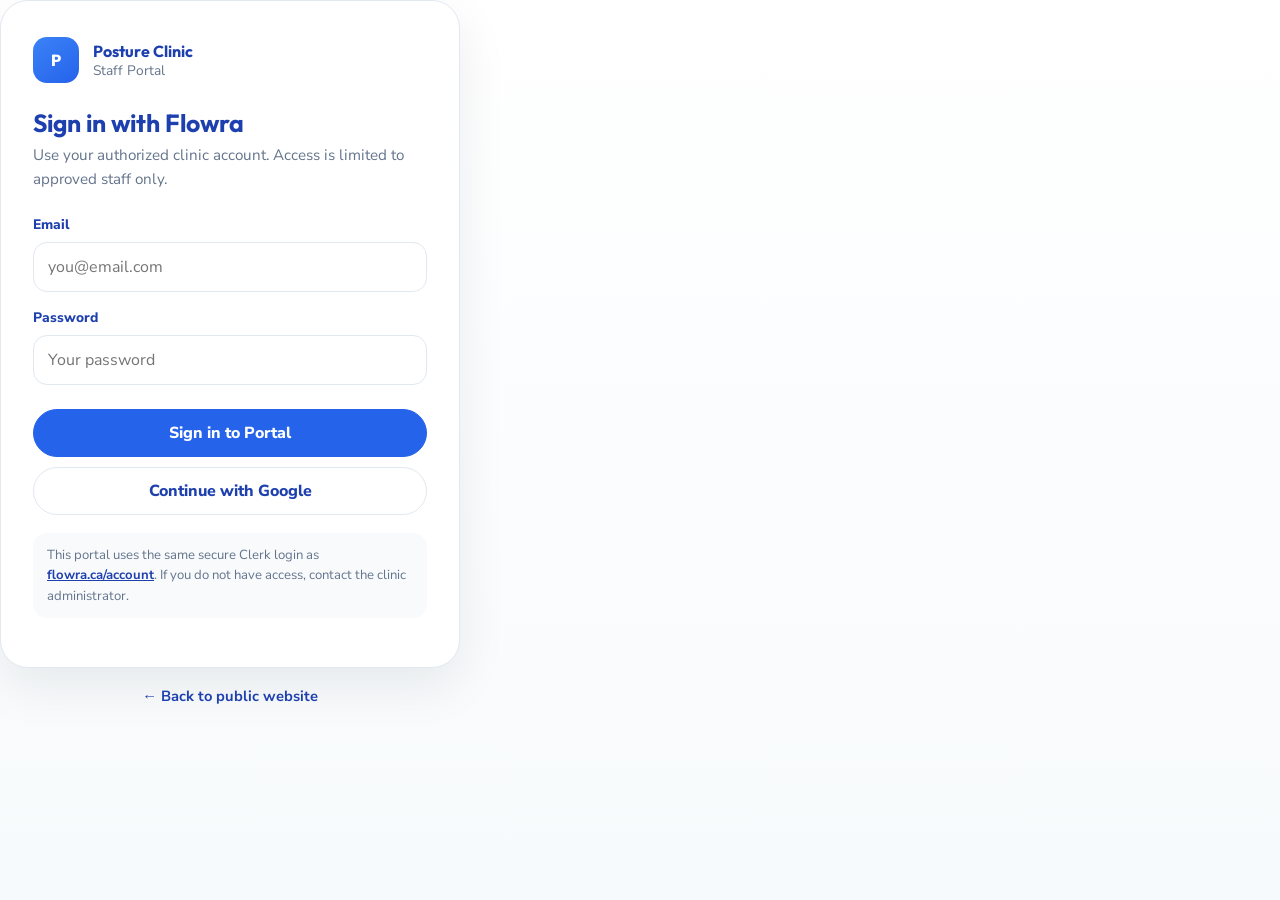
==== login.html @ 81a01bbb "Add Posture Clinic staff portal with Flowra Clerk login" ====
<!DOCTYPE html>
<html lang="en">
<head>
  <meta charset="UTF-8" />
  <meta name="viewport" content="width=device-width, initial-scale=1.0" />
  <meta name="robots" content="noindex, nofollow" />
  <title>Staff Login | Posture Clinic Portal</title>
  <link rel="preconnect" href="https://fonts.googleapis.com" />
  <link rel="preconnect" href="https://fonts.gstatic.com" crossorigin />
  <link href="https://fonts.googleapis.com/css2?family=Nunito+Sans:wght@400;600;700;800&family=Outfit:wght@500;700;800&display=swap" rel="stylesheet" />
  <link rel="stylesheet" href="portal-theme.css?v=1" />
</head>
<body>
  <div class="login-shell">
    <div class="login-card">
      <div class="brand-row">
        <div class="brand-mark">P</div>
        <div class="brand-text">
          <strong>Posture Clinic</strong>
          <span>Staff Portal</span>
        </div>
      </div>
      <h1>Sign in with Flowra</h1>
      <p class="sub">Use your authorized clinic account. Access is limited to approved staff only.</p>

      <div class="status error" id="error" hidden></div>
      <div class="status success" id="success" hidden></div>

      <form id="loginForm">
        <label for="email">Email</label>
        <input class="field-input" id="email" type="email" autocomplete="username" required placeholder="you@email.com" />

        <label for="password">Password</label>
        <input class="field-input" id="password" type="password" autocomplete="current-password" required placeholder="Your password" />

        <div class="actions">
          <button class="btn btn-primary" type="submit" id="submitBtn">Sign in to Portal</button>
          <button class="btn" type="button" id="googleBtn">Continue with Google</button>
        </div>
      </form>

      <p class="hint">
        This portal uses the same secure Clerk login as <a href="https://flowra.ca/account.html" target="_blank" rel="noopener">flowra.ca/account</a>.
        If you do not have access, contact the clinic administrator.
      </p>
    </div>
    <p class="back"><a href="https://vaghakhani.github.io/posture-clinic-website/">← Back to public website</a></p>
  </div>

  <script src="auth-config.js?v=2"></script>
  <script src="auth.js?v=2"></script>
  <script src="login.js?v=2"></script>
</body>
</html>
---- portal-theme.css ----
:root {
  --brand: #2563eb;
  --brand-dark: #1e40af;
  --brand-soft: #dbeafe;
  --muted: #64748b;
  --danger: #dc2626;
  --ok: #16a34a;
  --surface: #ffffff;
  --line: #e2e8f0;
  --font-display: "Outfit", "Segoe UI", sans-serif;
  --font-body: "Nunito Sans", "Segoe UI", sans-serif;
}

* { box-sizing: border-box; }

body {
  margin: 0;
  min-height: 100vh;
  font-family: var(--font-body);
  color: #0f172a;
  background: linear-gradient(180deg, #ffffff 0%, #f7fafc 100%);
}

.center-page {
  display: grid;
  place-items: center;
  padding: 24px;
}

.login-shell { width: min(460px, 100%); }

.login-card {
  padding: 36px 32px;
  border-radius: 28px;
  border: 1px solid var(--line);
  background: var(--surface);
  box-shadow: 0 18px 50px rgba(15, 23, 42, 0.08);
}

.brand-row {
  display: flex;
  align-items: center;
  gap: 14px;
  margin-bottom: 24px;
}

.brand-mark {
  width: 46px;
  height: 46px;
  border-radius: 14px;
  display: grid;
  place-items: center;
  background: linear-gradient(145deg, #3b82f6, #2563eb);
  color: #fff;
  font-family: var(--font-display);
  font-weight: 800;
}

.brand-text strong {
  display: block;
  font-family: var(--font-display);
  color: var(--brand-dark);
}

.brand-text span {
  display: block;
  font-size: 0.86rem;
  color: var(--muted);
}

.login-card h1 {
  font-family: var(--font-display);
  font-size: 1.55rem;
  margin: 0 0 6px;
  color: var(--brand-dark);
}

.sub {
  margin: 0 0 24px;
  color: var(--muted);
  font-size: 0.95rem;
  line-height: 1.55;
}

label {
  display: block;
  font-size: 0.86rem;
  font-weight: 800;
  margin-bottom: 8px;
  color: var(--brand-dark);
}

.field-input {
  width: 100%;
  padding: 13px 14px;
  margin-bottom: 16px;
  border: 1px solid var(--line);
  border-radius: 14px;
  font: inherit;
}

.field-input:focus {
  outline: 3px solid rgba(37, 99, 235, 0.14);
  border-color: var(--brand);
}

.actions {
  display: flex;
  flex-direction: column;
  gap: 10px;
  margin-top: 8px;
}

.btn {
  display: inline-flex;
  align-items: center;
  justify-content: center;
  width: 100%;
  padding: 12px 16px;
  border: 1px solid var(--line);
  border-radius: 999px;
  background: #fff;
  color: var(--brand-dark);
  font: inherit;
  font-weight: 800;
  cursor: pointer;
}

.btn-primary {
  background: var(--brand);
  border-color: var(--brand);
  color: #fff;
}

.btn:disabled { opacity: 0.65; cursor: wait; }

.status {
  margin-bottom: 14px;
  padding: 12px 14px;
  border-radius: 14px;
  font-size: 0.9rem;
  font-weight: 600;
}

.status.error {
  background: #fef2f2;
  color: var(--danger);
}

.status.success {
  background: #ecfdf5;
  color: var(--ok);
}

.hint {
  margin-top: 18px;
  padding: 12px 14px;
  border-radius: 14px;
  background: #f8fafc;
  font-size: 0.82rem;
  color: var(--muted);
  line-height: 1.55;
}

.hint a { color: var(--brand-dark); font-weight: 700; }

.back {
  text-align: center;
  margin-top: 18px;
  font-size: 0.92rem;
  color: var(--muted);
}

.back a { color: var(--brand-dark); font-weight: 700; text-decoration: none; }

.callback-card {
  width: min(420px, calc(100vw - 40px));
  padding: 34px;
  border-radius: 28px;
  text-align: center;
  background: rgba(255, 255, 255, 0.92);
  border: 1px solid var(--line);
  box-shadow: 0 18px 50px rgba(15, 23, 42, 0.08);
}

.callback-card strong {
  display: block;
  margin-bottom: 8px;
  font-family: var(--font-display);
  font-size: 1.15rem;
}

.callback-card p {
  margin: 0;
  color: var(--muted);
}
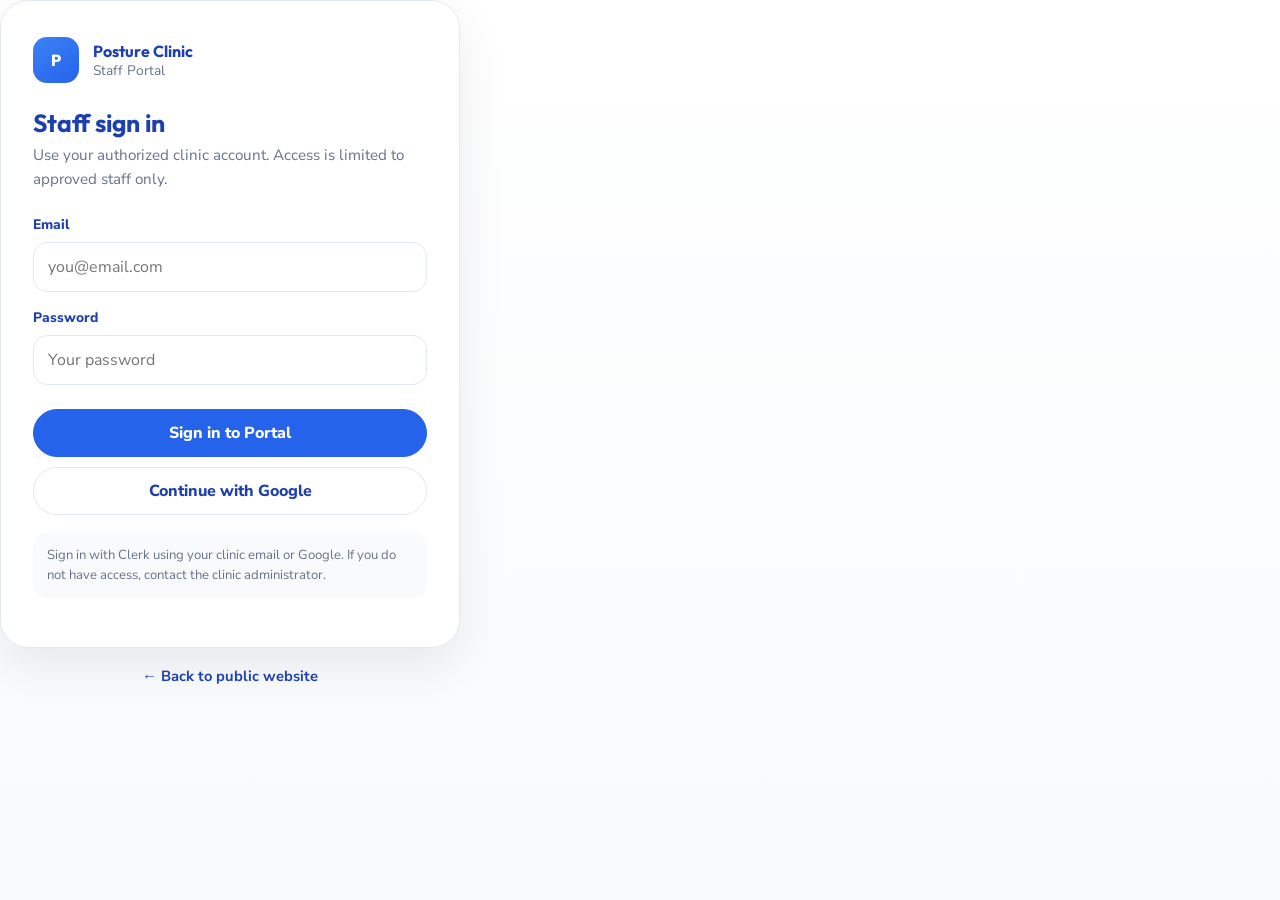
==== commit de04977c: "Add Posture Clinic staff portal with Clerk login" ====
--- a/login.html
+++ b/login.html
@@ -20,7 +20,7 @@
           <span>Staff Portal</span>
         </div>
       </div>
-      <h1>Sign in with Flowra</h1>
+      <h1>Staff sign in</h1>
       <p class="sub">Use your authorized clinic account. Access is limited to approved staff only.</p>
 
       <div class="status error" id="error" hidden></div>
@@ -40,15 +40,15 @@
       </form>
 
       <p class="hint">
-        This portal uses the same secure Clerk login as <a href="https://flowra.ca/account.html" target="_blank" rel="noopener">flowra.ca/account</a>.
+        Sign in with Clerk using your clinic email or Google.
         If you do not have access, contact the clinic administrator.
       </p>
     </div>
     <p class="back"><a href="https://vaghakhani.github.io/posture-clinic-website/">← Back to public website</a></p>
   </div>
 
-  <script src="auth-config.js?v=2"></script>
-  <script src="auth.js?v=2"></script>
-  <script src="login.js?v=2"></script>
+  <script src="auth-config.js?v=3"></script>
+  <script src="auth.js?v=3"></script>
+  <script src="login.js?v=3"></script>
 </body>
 </html>
